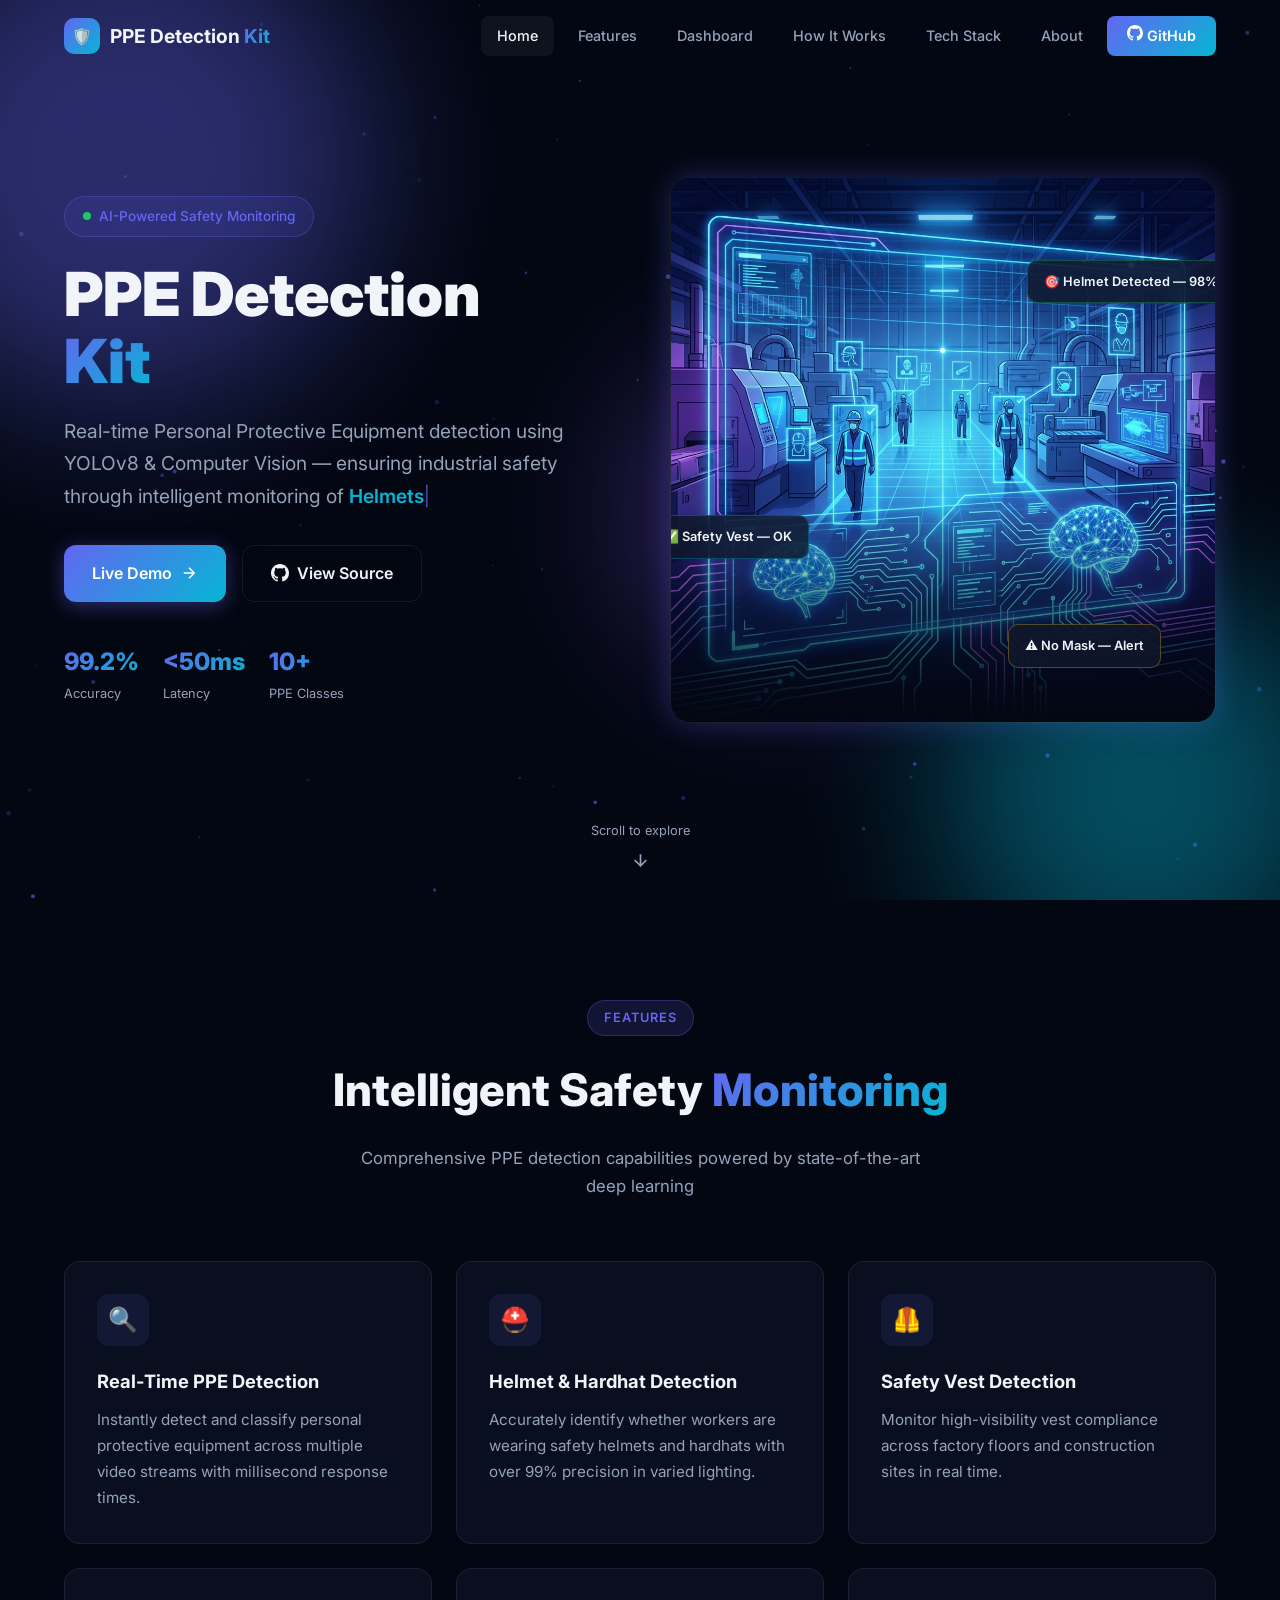
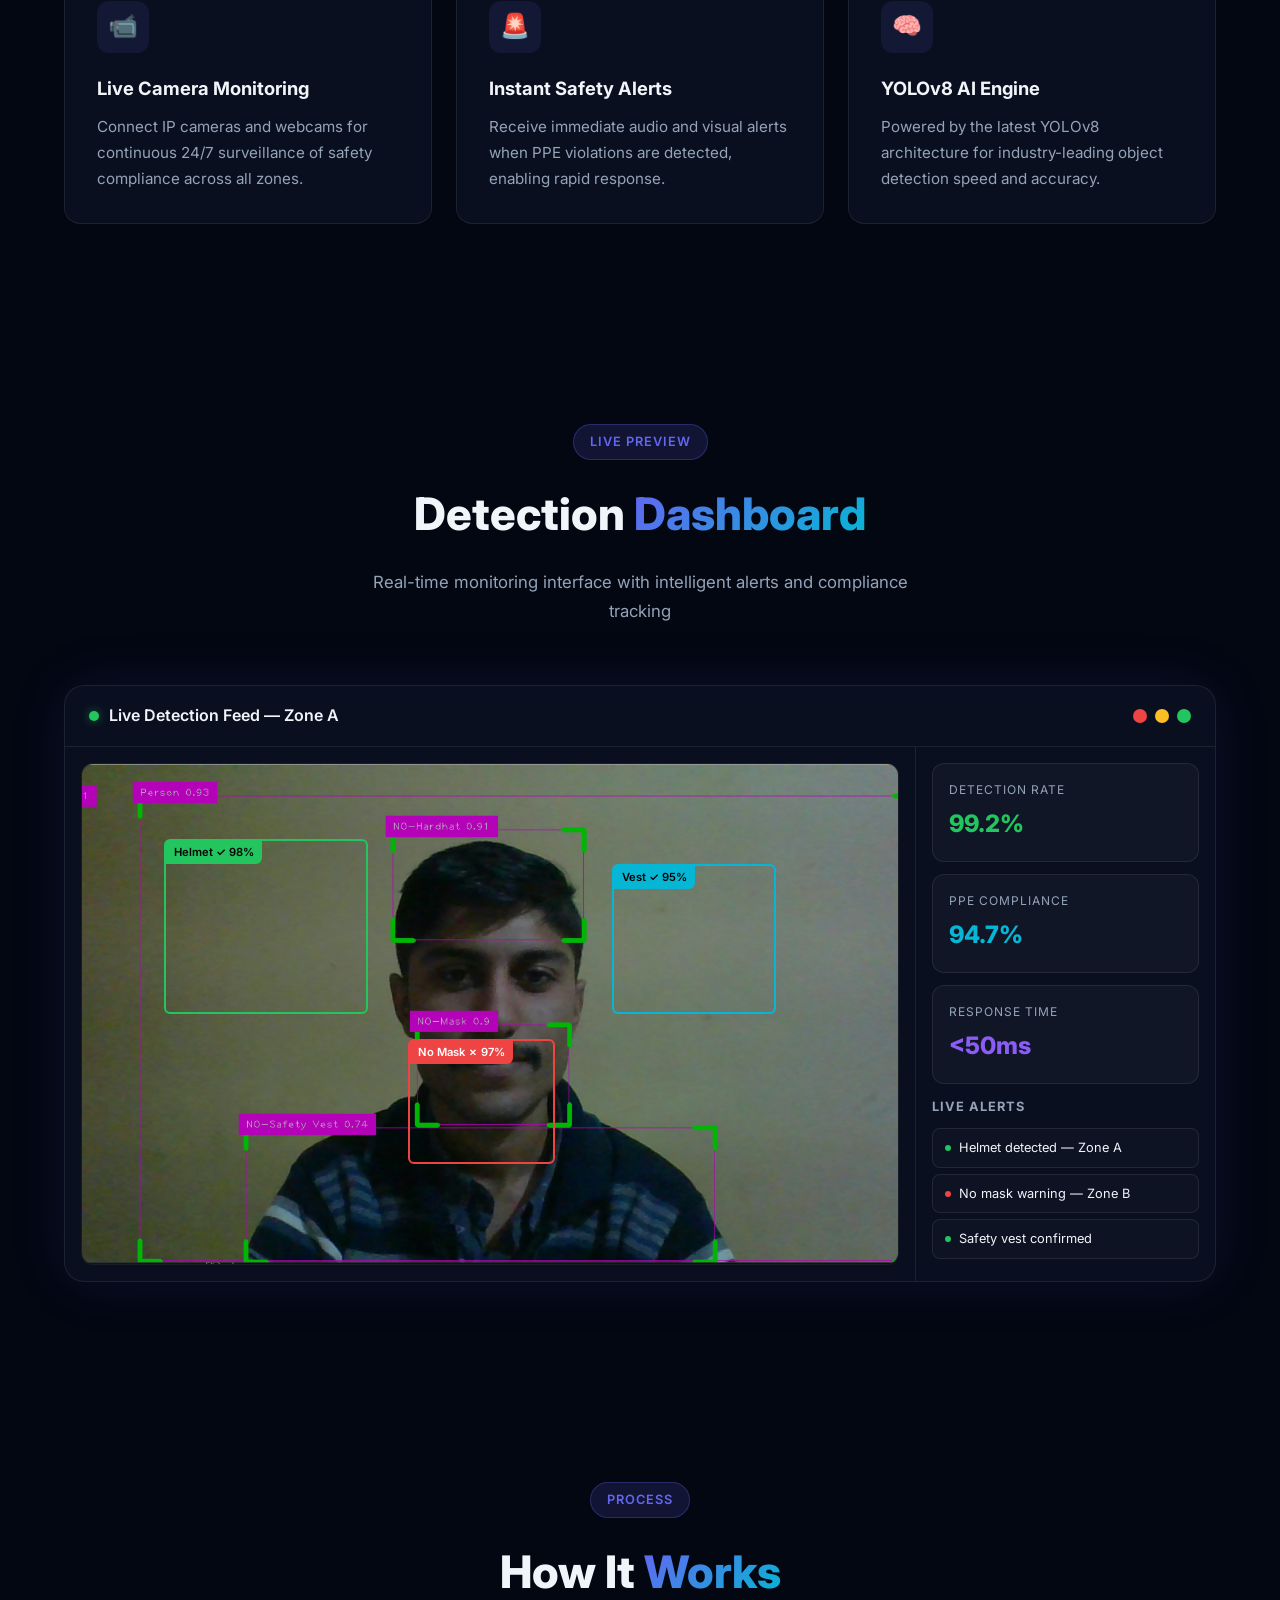
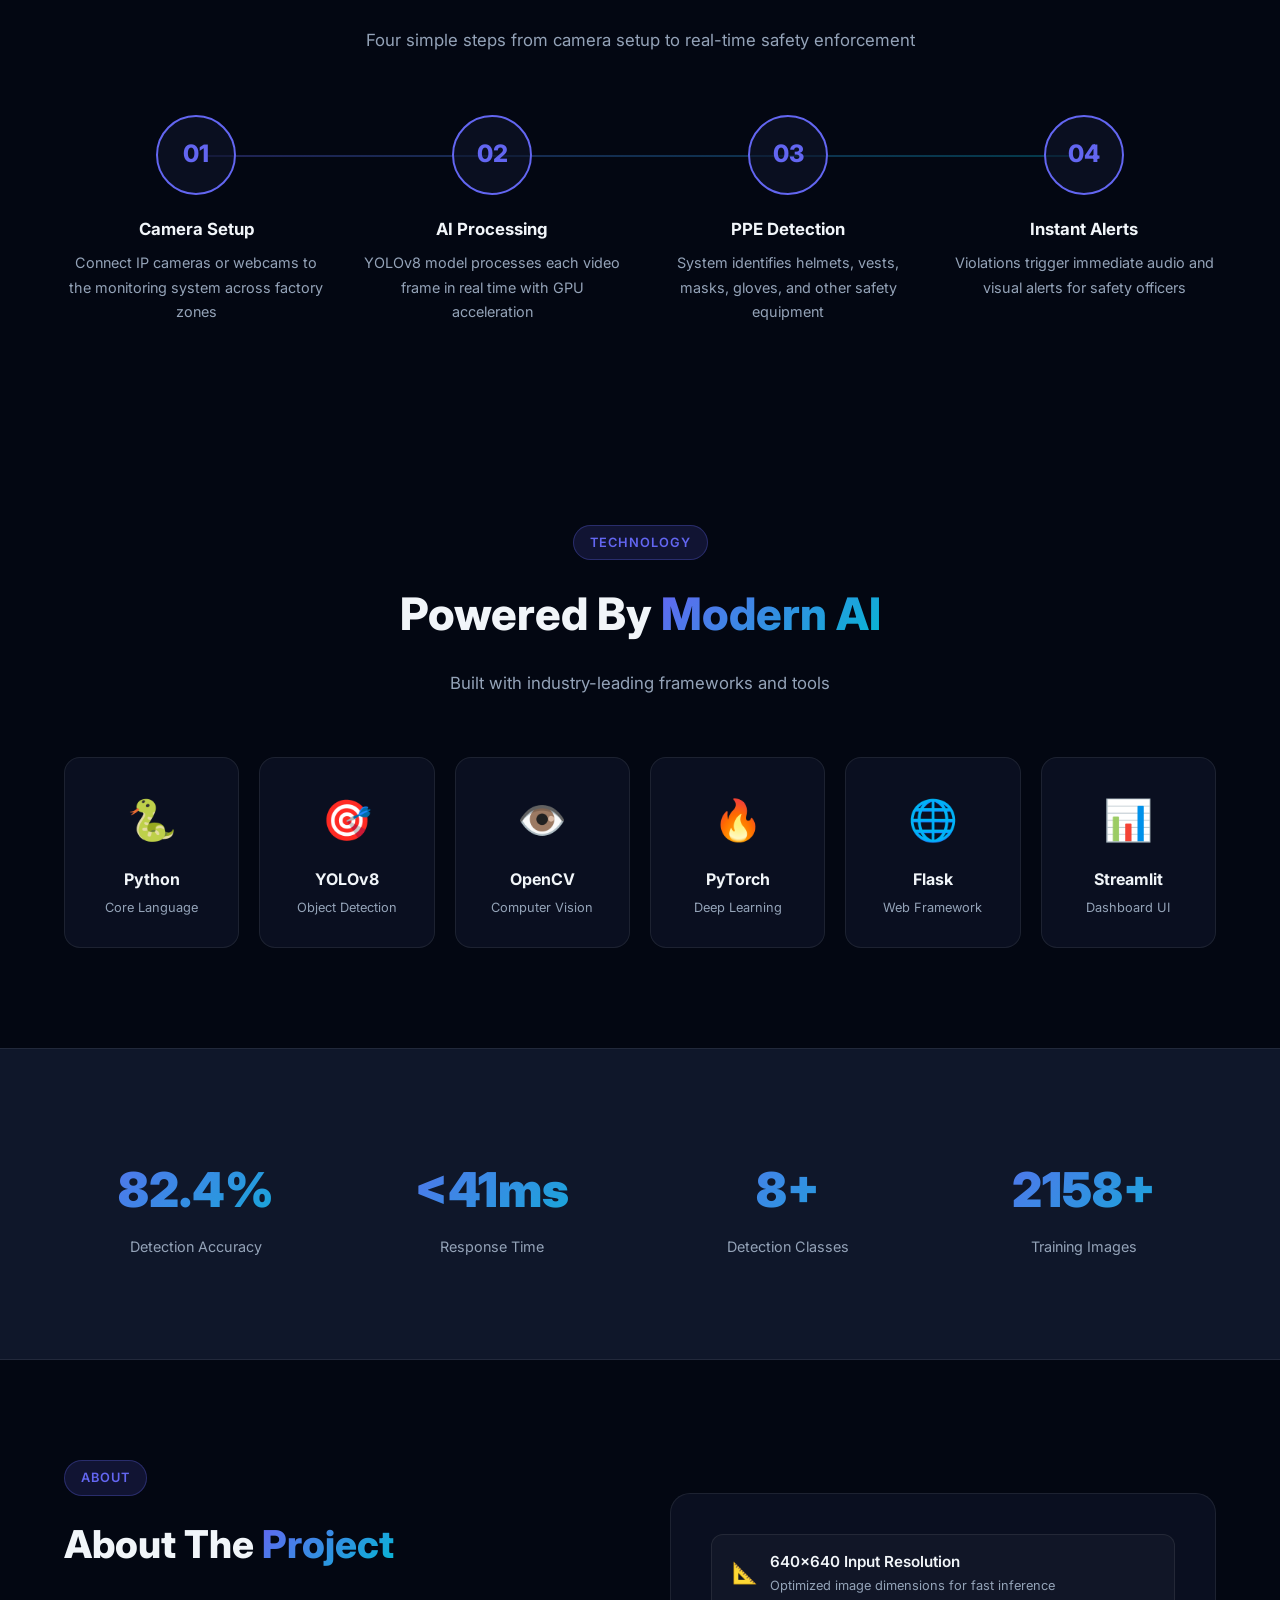
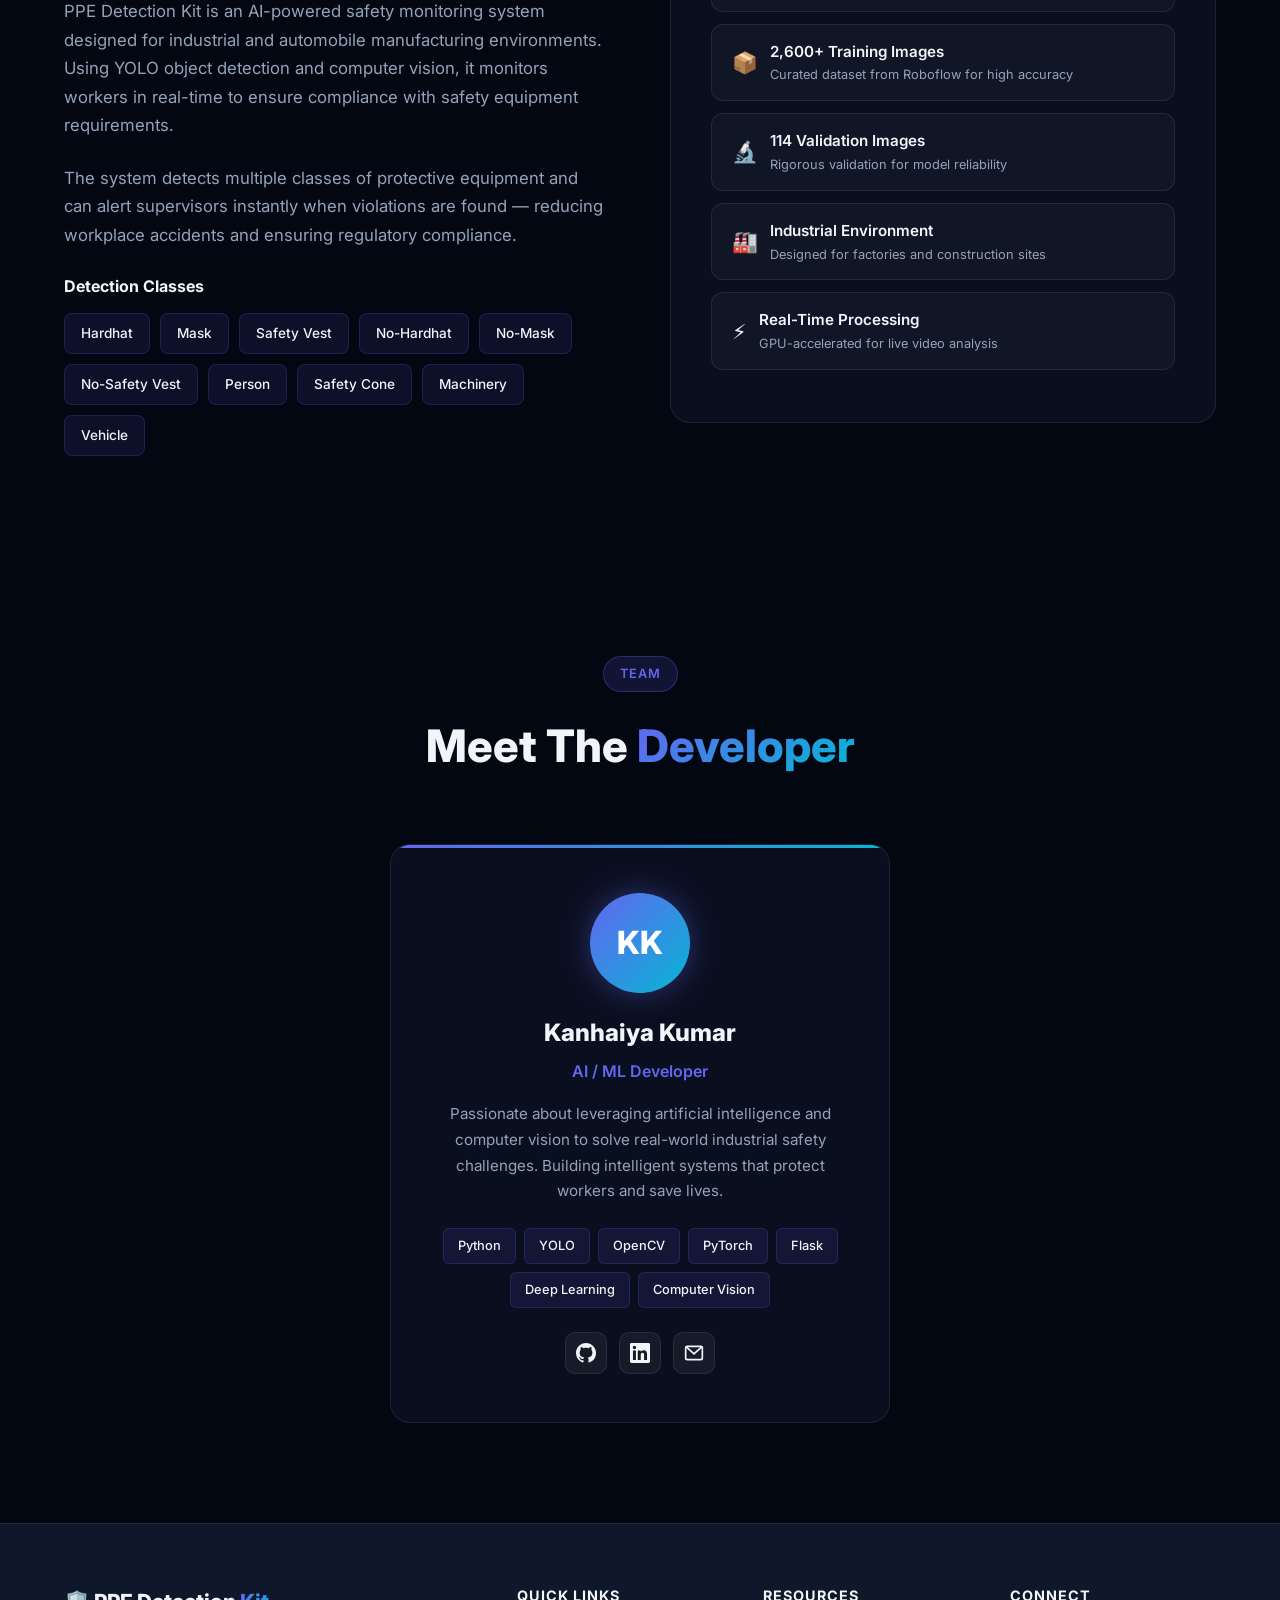
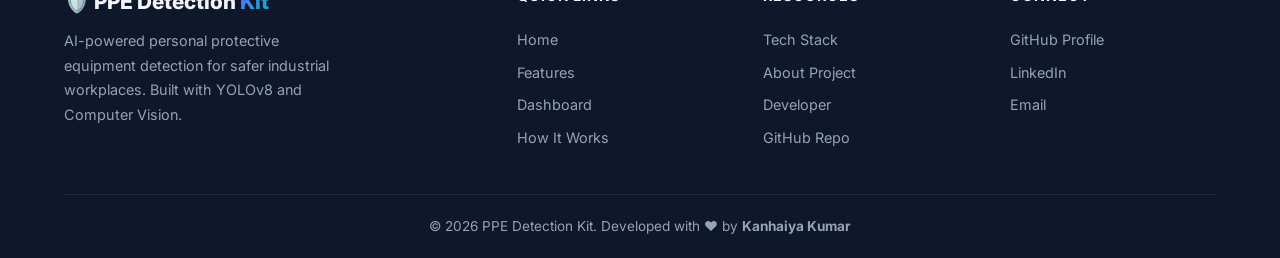
==== website/index.html @ 3715f991 "commit" ====
<!DOCTYPE html>
<html lang="en">
<head>
  <meta charset="UTF-8">
  <meta name="viewport" content="width=device-width, initial-scale=1.0">
  <title>PPE Detection Kit — AI-Powered Industrial Safety Monitoring</title>
  <meta name="description" content="Real-time Personal Protective Equipment detection using YOLOv8 and Computer Vision for industrial and automobile manufacturing safety.">
  <link href="https://fonts.googleapis.com/css2?family=Inter:wght@300;400;500;600;700;800;900&family=JetBrains+Mono:wght@400;500&display=swap" rel="stylesheet">
  <link rel="stylesheet" href="style.css">
</head>
<body>

<!-- Particle Background -->
<canvas id="particles"></canvas>

<!-- ===== Navbar ===== -->
<nav class="navbar" id="navbar">
  <div class="container">
    <a href="#" class="nav-logo">
      <div class="logo-icon">🛡️</div>
      <span>PPE Detection <span class="gradient-text">Kit</span></span>
    </a>
    <div class="nav-links" id="navLinks">
      <a href="#hero">Home</a>
      <a href="#features">Features</a>
      <a href="#dashboard">Dashboard</a>
      <a href="#how-it-works">How It Works</a>
      <a href="#tech-stack">Tech Stack</a>
      <a href="#about">About</a>
      <a href="https://github.com/iamkanhaiyakumar/PPE_detection_Kit" target="_blank" class="nav-cta">
        <svg width="16" height="16" viewBox="0 0 24 24" fill="currentColor"><path d="M12 0C5.37 0 0 5.37 0 12c0 5.31 3.435 9.795 8.205 11.385.6.105.825-.255.825-.57 0-.285-.015-1.23-.015-2.235-3.015.555-3.795-.735-4.035-1.41-.135-.345-.72-1.41-1.23-1.695-.42-.225-1.02-.78-.015-.795.945-.015 1.62.87 1.845 1.23 1.08 1.815 2.805 1.305 3.495.99.105-.78.42-1.305.765-1.605-2.67-.3-5.46-1.335-5.46-5.925 0-1.305.465-2.385 1.23-3.225-.12-.3-.54-1.53.12-3.18 0 0 1.005-.315 3.3 1.23.96-.27 1.98-.405 3-.405s2.04.135 3 .405c2.295-1.56 3.3-1.23 3.3-1.23.66 1.65.24 2.88.12 3.18.765.84 1.23 1.905 1.23 3.225 0 4.605-2.805 5.625-5.475 5.925.435.375.81 1.095.81 2.22 0 1.605-.015 2.895-.015 3.3 0 .315.225.69.825.57A12.02 12.02 0 0024 12c0-6.63-5.37-12-12-12z"/></svg>
        GitHub
      </a>
    </div>
    <button class="mobile-toggle" id="mobileToggle" aria-label="Toggle menu">
      <svg class="hamburger" width="24" height="24" viewBox="0 0 24 24" fill="none" stroke="currentColor" stroke-width="2"><line x1="3" y1="6" x2="21" y2="6"/><line x1="3" y1="12" x2="21" y2="12"/><line x1="3" y1="18" x2="21" y2="18"/></svg>
    </button>
  </div>
</nav>

<!-- ===== Hero Section ===== -->
<section class="hero" id="hero">
  <div class="hero-bg">
    <div class="orb orb-1"></div>
    <div class="orb orb-2"></div>
    <div class="orb orb-3"></div>
  </div>
  <div class="container">
    <div class="hero-text">
      <div class="hero-badge">
        <span class="pulse"></span>
        AI-Powered Safety Monitoring
      </div>
      <h1>PPE Detection<br><span class="gradient-text">Kit</span></h1>
      <p class="hero-subtitle">Real-time Personal Protective Equipment detection using YOLOv8 &amp; Computer Vision — ensuring industrial safety through intelligent monitoring of <span class="typing-text"></span><span class="cursor">|</span></p>
      <div class="hero-cta">
        <a href="#dashboard" class="btn btn-primary">
          Live Demo
          <svg width="18" height="18" viewBox="0 0 24 24" fill="none" stroke="currentColor" stroke-width="2"><path d="M5 12h14M12 5l7 7-7 7"/></svg>
        </a>
        <a href="https://github.com/iamkanhaiyakumar/PPE_detection_Kit" target="_blank" class="btn btn-outline">
          <svg width="18" height="18" viewBox="0 0 24 24" fill="currentColor"><path d="M12 0C5.37 0 0 5.37 0 12c0 5.31 3.435 9.795 8.205 11.385.6.105.825-.255.825-.57 0-.285-.015-1.23-.015-2.235-3.015.555-3.795-.735-4.035-1.41-.135-.345-.72-1.41-1.23-1.695-.42-.225-1.02-.78-.015-.795.945-.015 1.62.87 1.845 1.23 1.08 1.815 2.805 1.305 3.495.99.105-.78.42-1.305.765-1.605-2.67-.3-5.46-1.335-5.46-5.925 0-1.305.465-2.385 1.23-3.225-.12-.3-.54-1.53.12-3.18 0 0 1.005-.315 3.3 1.23.96-.27 1.98-.405 3-.405s2.04.135 3 .405c2.295-1.56 3.3-1.23 3.3-1.23.66 1.65.24 2.88.12 3.18.765.84 1.23 1.905 1.23 3.225 0 4.605-2.805 5.625-5.475 5.925.435.375.81 1.095.81 2.22 0 1.605-.015 2.895-.015 3.3 0 .315.225.69.825.57A12.02 12.02 0 0024 12c0-6.63-5.37-12-12-12z"/></svg>
          View Source
        </a>
      </div>
      <div class="hero-stats">
        <div class="hero-stat"><span class="stat-val">99.2%</span><span class="stat-lbl">Accuracy</span></div>
        <div class="hero-stat"><span class="stat-val">&lt;50ms</span><span class="stat-lbl">Latency</span></div>
        <div class="hero-stat"><span class="stat-val">10+</span><span class="stat-lbl">PPE Classes</span></div>
      </div>
    </div>
    <div class="hero-visual">
      <div class="hero-img-wrap">
        <img src="images/hero-illustration.png" alt="AI-Powered PPE Detection System Visualization">
        <div class="floating-card fc1">🎯 Helmet Detected — 98%</div>
        <div class="floating-card fc2">✅ Safety Vest — OK</div>
        <div class="floating-card fc3">⚠️ No Mask — Alert</div>
      </div>
    </div>
  </div>
  <div class="scroll-indicator">
    <span>Scroll to explore</span>
    <svg width="20" height="20" viewBox="0 0 24 24" fill="none" stroke="currentColor" stroke-width="2"><path d="M12 5v14M5 12l7 7 7-7"/></svg>
  </div>
</section>

<!-- ===== Features ===== -->
<section id="features">
  <div class="container">
    <div class="section-header reveal">
      <span class="section-badge">Features</span>
      <h2>Intelligent Safety <span class="gradient-text">Monitoring</span></h2>
      <p>Comprehensive PPE detection capabilities powered by state-of-the-art deep learning</p>
    </div>
    <div class="features-grid">
      <div class="feature-card reveal reveal-delay-1">
        <div class="feature-icon">🔍</div>
        <h3>Real-Time PPE Detection</h3>
        <p>Instantly detect and classify personal protective equipment across multiple video streams with millisecond response times.</p>
      </div>
      <div class="feature-card reveal reveal-delay-2">
        <div class="feature-icon">⛑️</div>
        <h3>Helmet &amp; Hardhat Detection</h3>
        <p>Accurately identify whether workers are wearing safety helmets and hardhats with over 99% precision in varied lighting.</p>
      </div>
      <div class="feature-card reveal reveal-delay-3">
        <div class="feature-icon">🦺</div>
        <h3>Safety Vest Detection</h3>
        <p>Monitor high-visibility vest compliance across factory floors and construction sites in real time.</p>
      </div>
      <div class="feature-card reveal reveal-delay-4">
        <div class="feature-icon">📹</div>
        <h3>Live Camera Monitoring</h3>
        <p>Connect IP cameras and webcams for continuous 24/7 surveillance of safety compliance across all zones.</p>
      </div>
      <div class="feature-card reveal reveal-delay-5">
        <div class="feature-icon">🚨</div>
        <h3>Instant Safety Alerts</h3>
        <p>Receive immediate audio and visual alerts when PPE violations are detected, enabling rapid response.</p>
      </div>
      <div class="feature-card reveal reveal-delay-6">
        <div class="feature-icon">🧠</div>
        <h3>YOLOv8 AI Engine</h3>
        <p>Powered by the latest YOLOv8 architecture for industry-leading object detection speed and accuracy.</p>
      </div>
    </div>
  </div>
</section>

<!-- ===== Dashboard Preview ===== -->
<section id="dashboard">
  <div class="container">
    <div class="section-header reveal">
      <span class="section-badge">Live Preview</span>
      <h2>Detection <span class="gradient-text">Dashboard</span></h2>
      <p>Real-time monitoring interface with intelligent alerts and compliance tracking</p>
    </div>
    <div class="dashboard-wrap reveal">
      <div class="dash-toolbar">
        <div class="dash-title">
          <span class="status-dot"></span>
          Live Detection Feed — Zone A
        </div>
        <div class="dash-controls">
          <span class="dash-ctrl-btn" style="background:#ef4444;"></span>
          <span class="dash-ctrl-btn" style="background:#fbbf24;"></span>
          <span class="dash-ctrl-btn" style="background:#22c55e;"></span>
        </div>
      </div>
      <div class="dash-body">
        <div class="cam-feed">
          <img src="images/dashboard-feed.png" alt="PPE Detection Camera Feed">
          <div class="det-box green"><span>Helmet ✓ 98%</span></div>
          <div class="det-box cyan"><span>Vest ✓ 95%</span></div>
          <div class="det-box red"><span>No Mask ✗ 97%</span></div>
        </div>
        <div class="dash-sidebar">
          <div class="dash-stat">
            <div class="ds-label">Detection Rate</div>
            <div class="ds-value green">99.2%</div>
          </div>
          <div class="dash-stat">
            <div class="ds-label">PPE Compliance</div>
            <div class="ds-value cyan">94.7%</div>
          </div>
          <div class="dash-stat">
            <div class="ds-label">Response Time</div>
            <div class="ds-value purple">&lt;50ms</div>
          </div>
          <div class="alert-log">
            <h4>Live Alerts</h4>
            <div class="alert-log-items">
              <div class="alert-item"><span class="alert-dot g"></span><span>Helmet detected — Zone A</span></div>
              <div class="alert-item"><span class="alert-dot r"></span><span>No mask warning — Zone B</span></div>
              <div class="alert-item"><span class="alert-dot g"></span><span>Safety vest confirmed</span></div>
            </div>
          </div>
        </div>
      </div>
    </div>
  </div>
</section>

<!-- ===== How It Works ===== -->
<section id="how-it-works">
  <div class="container">
    <div class="section-header reveal">
      <span class="section-badge">Process</span>
      <h2>How It <span class="gradient-text">Works</span></h2>
      <p>Four simple steps from camera setup to real-time safety enforcement</p>
    </div>
    <div class="steps">
      <div class="step-card reveal reveal-delay-1">
        <div class="step-num">01</div>
        <h3>Camera Setup</h3>
        <p>Connect IP cameras or webcams to the monitoring system across factory zones</p>
      </div>
      <div class="step-card reveal reveal-delay-2">
        <div class="step-num">02</div>
        <h3>AI Processing</h3>
        <p>YOLOv8 model processes each video frame in real time with GPU acceleration</p>
      </div>
      <div class="step-card reveal reveal-delay-3">
        <div class="step-num">03</div>
        <h3>PPE Detection</h3>
        <p>System identifies helmets, vests, masks, gloves, and other safety equipment</p>
      </div>
      <div class="step-card reveal reveal-delay-4">
        <div class="step-num">04</div>
        <h3>Instant Alerts</h3>
        <p>Violations trigger immediate audio and visual alerts for safety officers</p>
      </div>
    </div>
  </div>
</section>

<!-- ===== Tech Stack ===== -->
<section id="tech-stack">
  <div class="container">
    <div class="section-header reveal">
      <span class="section-badge">Technology</span>
      <h2>Powered By <span class="gradient-text">Modern AI</span></h2>
      <p>Built with industry-leading frameworks and tools</p>
    </div>
    <div class="tech-grid">
      <div class="tech-card reveal reveal-delay-1">
        <div class="tech-icon">🐍</div>
        <h4>Python</h4>
        <p>Core Language</p>
      </div>
      <div class="tech-card reveal reveal-delay-2">
        <div class="tech-icon">🎯</div>
        <h4>YOLOv8</h4>
        <p>Object Detection</p>
      </div>
      <div class="tech-card reveal reveal-delay-3">
        <div class="tech-icon">👁️</div>
        <h4>OpenCV</h4>
        <p>Computer Vision</p>
      </div>
      <div class="tech-card reveal reveal-delay-4">
        <div class="tech-icon">🔥</div>
        <h4>PyTorch</h4>
        <p>Deep Learning</p>
      </div>
      <div class="tech-card reveal reveal-delay-5">
        <div class="tech-icon">🌐</div>
        <h4>Flask</h4>
        <p>Web Framework</p>
      </div>
      <div class="tech-card reveal reveal-delay-6">
        <div class="tech-icon">📊</div>
        <h4>Streamlit</h4>
        <p>Dashboard UI</p>
      </div>
    </div>
  </div>
</section>

<!-- ===== Statistics ===== -->
<section class="stats-section" id="stats">
  <div class="container">
    <div class="stats-grid">
      <div class="stat-item reveal">
        <div class="stat-number" data-target="99.2" data-suffix="%">0</div>
        <div class="stat-label">Detection Accuracy</div>
      </div>
      <div class="stat-item reveal reveal-delay-1">
        <div class="stat-number" data-target="50" data-prefix="<" data-suffix="ms">0</div>
        <div class="stat-label">Response Time</div>
      </div>
      <div class="stat-item reveal reveal-delay-2">
        <div class="stat-number" data-target="10" data-suffix="+">0</div>
        <div class="stat-label">Detection Classes</div>
      </div>
      <div class="stat-item reveal reveal-delay-3">
        <div class="stat-number" data-target="2600" data-suffix="+">0</div>
        <div class="stat-label">Training Images</div>
      </div>
    </div>
  </div>
</section>

<!-- ===== About ===== -->
<section id="about">
  <div class="container">
    <div class="about-grid">
      <div class="about-content reveal">
        <span class="section-badge">About</span>
        <h2>About The <span class="gradient-text">Project</span></h2>
        <p>PPE Detection Kit is an AI-powered safety monitoring system designed for industrial and automobile manufacturing environments. Using YOLO object detection and computer vision, it monitors workers in real-time to ensure compliance with safety equipment requirements.</p>
        <p>The system detects multiple classes of protective equipment and can alert supervisors instantly when violations are found — reducing workplace accidents and ensuring regulatory compliance.</p>
        <h4 style="margin:20px 0 12px;font-weight:700;">Detection Classes</h4>
        <div class="detection-classes">
          <span class="det-class">Hardhat</span>
          <span class="det-class">Mask</span>
          <span class="det-class">Safety Vest</span>
          <span class="det-class">No-Hardhat</span>
          <span class="det-class">No-Mask</span>
          <span class="det-class">No-Safety Vest</span>
          <span class="det-class">Person</span>
          <span class="det-class">Safety Cone</span>
          <span class="det-class">Machinery</span>
          <span class="det-class">Vehicle</span>
        </div>
      </div>
      <div class="about-visual reveal reveal-delay-2">
        <div class="av-item">
          <span class="av-icon">📐</span>
          <div class="av-text"><h4>640×640 Input Resolution</h4><p>Optimized image dimensions for fast inference</p></div>
        </div>
        <div class="av-item">
          <span class="av-icon">📦</span>
          <div class="av-text"><h4>2,600+ Training Images</h4><p>Curated dataset from Roboflow for high accuracy</p></div>
        </div>
        <div class="av-item">
          <span class="av-icon">🔬</span>
          <div class="av-text"><h4>114 Validation Images</h4><p>Rigorous validation for model reliability</p></div>
        </div>
        <div class="av-item">
          <span class="av-icon">🏭</span>
          <div class="av-text"><h4>Industrial Environment</h4><p>Designed for factories and construction sites</p></div>
        </div>
        <div class="av-item">
          <span class="av-icon">⚡</span>
          <div class="av-text"><h4>Real-Time Processing</h4><p>GPU-accelerated for live video analysis</p></div>
        </div>
      </div>
    </div>
  </div>
</section>

<!-- ===== Developer ===== -->
<section id="developer">
  <div class="container">
    <div class="section-header reveal">
      <span class="section-badge">Team</span>
      <h2>Meet The <span class="gradient-text">Developer</span></h2>
    </div>
    <div class="dev-card reveal">
      <div class="dev-avatar">KK</div>
      <h3>Kanhaiya Kumar</h3>
      <p class="dev-role">AI / ML Developer</p>
      <p class="dev-bio">Passionate about leveraging artificial intelligence and computer vision to solve real-world industrial safety challenges. Building intelligent systems that protect workers and save lives.</p>
      <div class="dev-skills">
        <span class="skill-tag">Python</span>
        <span class="skill-tag">YOLO</span>
        <span class="skill-tag">OpenCV</span>
        <span class="skill-tag">PyTorch</span>
        <span class="skill-tag">Flask</span>
        <span class="skill-tag">Deep Learning</span>
        <span class="skill-tag">Computer Vision</span>
      </div>
      <div class="dev-social">
        <a href="https://github.com/iamkanhaiyakumar" target="_blank" aria-label="GitHub">
          <svg viewBox="0 0 24 24" fill="currentColor"><path d="M12 0C5.37 0 0 5.37 0 12c0 5.31 3.435 9.795 8.205 11.385.6.105.825-.255.825-.57 0-.285-.015-1.23-.015-2.235-3.015.555-3.795-.735-4.035-1.41-.135-.345-.72-1.41-1.23-1.695-.42-.225-1.02-.78-.015-.795.945-.015 1.62.87 1.845 1.23 1.08 1.815 2.805 1.305 3.495.99.105-.78.42-1.305.765-1.605-2.67-.3-5.46-1.335-5.46-5.925 0-1.305.465-2.385 1.23-3.225-.12-.3-.54-1.53.12-3.18 0 0 1.005-.315 3.3 1.23.96-.27 1.98-.405 3-.405s2.04.135 3 .405c2.295-1.56 3.3-1.23 3.3-1.23.66 1.65.24 2.88.12 3.18.765.84 1.23 1.905 1.23 3.225 0 4.605-2.805 5.625-5.475 5.925.435.375.81 1.095.81 2.22 0 1.605-.015 2.895-.015 3.3 0 .315.225.69.825.57A12.02 12.02 0 0024 12c0-6.63-5.37-12-12-12z"/></svg>
        </a>
        <a href="https://linkedin.com/in/iamkanhaiyakumar" target="_blank" aria-label="LinkedIn">
          <svg viewBox="0 0 24 24" fill="currentColor"><path d="M20.447 20.452h-3.554v-5.569c0-1.328-.027-3.037-1.852-3.037-1.853 0-2.136 1.445-2.136 2.939v5.667H9.351V9h3.414v1.561h.046c.477-.9 1.637-1.85 3.37-1.85 3.601 0 4.267 2.37 4.267 5.455v6.286zM5.337 7.433a2.062 2.062 0 01-2.063-2.065 2.064 2.064 0 112.063 2.065zm1.782 13.019H3.555V9h3.564v11.452zM22.225 0H1.771C.792 0 0 .774 0 1.729v20.542C0 23.227.792 24 1.771 24h20.451C23.2 24 24 23.227 24 22.271V1.729C24 .774 23.2 0 22.222 0h.003z"/></svg>
        </a>
        <a href="mailto:kanhaiyakumar@example.com" aria-label="Email">
          <svg viewBox="0 0 24 24" fill="none" stroke="currentColor" stroke-width="2"><rect x="2" y="4" width="20" height="16" rx="2"/><path d="M22 4L12 13 2 4"/></svg>
        </a>
      </div>
    </div>
  </div>
</section>

<!-- ===== Footer ===== -->
<footer id="contact">
  <div class="container">
    <div class="footer-grid">
      <div class="footer-brand">
        <h3>🛡️ PPE Detection <span class="gradient-text">Kit</span></h3>
        <p>AI-powered personal protective equipment detection for safer industrial workplaces. Built with YOLOv8 and Computer Vision.</p>
      </div>
      <div class="footer-col">
        <h4>Quick Links</h4>
        <a href="#hero">Home</a>
        <a href="#features">Features</a>
        <a href="#dashboard">Dashboard</a>
        <a href="#how-it-works">How It Works</a>
      </div>
      <div class="footer-col">
        <h4>Resources</h4>
        <a href="#tech-stack">Tech Stack</a>
        <a href="#about">About Project</a>
        <a href="#developer">Developer</a>
        <a href="https://github.com/iamkanhaiyakumar/PPE_detection_Kit" target="_blank">GitHub Repo</a>
      </div>
      <div class="footer-col">
        <h4>Connect</h4>
        <a href="https://github.com/iamkanhaiyakumar" target="_blank">GitHub Profile</a>
        <a href="https://linkedin.com/in/iamkanhaiyakumar" target="_blank">LinkedIn</a>
        <a href="mailto:kanhaiyakumar@example.com">Email</a>
      </div>
    </div>
    <div class="footer-bottom">
      <p>&copy; <span id="year"></span> PPE Detection Kit. Developed with ❤️ by <strong>Kanhaiya Kumar</strong></p>
    </div>
  </div>
</footer>

<!-- Back to Top -->
<button class="back-top" aria-label="Back to top">↑</button>

<script src="script.js"></script>
<script>document.getElementById('year').textContent = new Date().getFullYear();</script>
</body>
</html>
---- website/style.css ----
/* ===== Cursor Blink ===== */
.cursor { animation:blink 1s step-end infinite;font-weight:300;color:var(--accent,#6366f1); }
@keyframes blink { 0%,100%{opacity:1;}50%{opacity:0;} }
.typing-text { color:#06b6d4;font-weight:600; }

/* ===== CSS Variables ===== */
:root {
  --bg-primary: #030712;
  --bg-secondary: #0f172a;
  --bg-card: rgba(15, 23, 42, 0.6);
  --accent: #6366f1;
  --accent2: #8b5cf6;
  --cyan: #06b6d4;
  --blue: #3b82f6;
  --text: #f1f5f9;
  --text-muted: #94a3b8;
  --glass: rgba(255,255,255,0.05);
  --glass-border: rgba(255,255,255,0.08);
  --gradient: linear-gradient(135deg, #6366f1, #06b6d4);
  --glow: 0 0 30px rgba(99,102,241,0.3);
}

/* ===== Reset ===== */
*,*::before,*::after { margin:0;padding:0;box-sizing:border-box; }
html { scroll-behavior:smooth; scroll-padding-top:80px; }
body {
  font-family:'Inter',system-ui,sans-serif;
  background:var(--bg-primary);
  color:var(--text);
  line-height:1.7;
  overflow-x:hidden;
}
a { text-decoration:none;color:inherit; }
ul { list-style:none; }
img { max-width:100%;display:block; }

/* ===== Scrollbar ===== */
::-webkit-scrollbar { width:8px; }
::-webkit-scrollbar-track { background:var(--bg-primary); }
::-webkit-scrollbar-thumb { background:var(--accent);border-radius:4px; }

/* ===== Utilities ===== */
.container { max-width:1200px;margin:0 auto;padding:0 24px; }
.gradient-text { background:var(--gradient);-webkit-background-clip:text;-webkit-text-fill-color:transparent;background-clip:text; }
.section-badge {
  display:inline-block;padding:6px 16px;border-radius:50px;font-size:.8rem;font-weight:600;
  background:rgba(99,102,241,0.15);color:var(--accent);border:1px solid rgba(99,102,241,0.3);
  margin-bottom:16px;letter-spacing:1px;text-transform:uppercase;
}
.section-header { text-align:center;margin-bottom:60px; }
.section-header h2 { font-size:clamp(1.8rem,4vw,2.8rem);font-weight:800;margin-bottom:16px; }
.section-header p { color:var(--text-muted);max-width:600px;margin:0 auto;font-size:1.05rem; }
section { padding:100px 0;position:relative; }

/* ===== Particle Canvas ===== */
#particles { position:fixed;top:0;left:0;width:100%;height:100%;z-index:0;pointer-events:none; }

/* ===== Navbar ===== */
.navbar {
  position:fixed;top:0;left:0;right:0;z-index:1000;padding:16px 0;
  transition:all .3s ease;
}
.navbar.scrolled {
  background:rgba(3,7,18,0.85);backdrop-filter:blur(20px);
  border-bottom:1px solid var(--glass-border);padding:10px 0;
}
.navbar .container { display:flex;align-items:center;justify-content:space-between; }
.nav-logo { display:flex;align-items:center;gap:10px;font-size:1.2rem;font-weight:700;z-index:1001; }
.nav-logo .logo-icon {
  width:36px;height:36px;border-radius:10px;background:var(--gradient);
  display:flex;align-items:center;justify-content:center;font-size:1rem;
}
.nav-links { display:flex;gap:8px;align-items:center; }
.nav-links a {
  padding:8px 16px;border-radius:8px;font-size:.9rem;font-weight:500;
  color:var(--text-muted);transition:all .3s;
}
.nav-links a:hover,.nav-links a.active { color:var(--text);background:var(--glass); }
.nav-cta {
  padding:8px 20px!important;background:var(--gradient)!important;color:#fff!important;
  border-radius:8px!important;font-weight:600!important;
}
.mobile-toggle { display:none;background:none;border:none;color:var(--text);cursor:pointer;z-index:1001;padding:8px; }

/* ===== Hero ===== */
.hero {
  min-height:100vh;display:flex;align-items:center;position:relative;
  padding-top:100px;overflow:hidden;
}
.hero-bg .orb {
  position:absolute;border-radius:50%;filter:blur(80px);opacity:.4;
  animation:orbFloat 8s ease-in-out infinite;
}
.hero-bg .orb-1 { width:500px;height:500px;background:#6366f1;top:-10%;left:-10%;animation-delay:0s; }
.hero-bg .orb-2 { width:400px;height:400px;background:#06b6d4;bottom:-10%;right:-5%;animation-delay:3s; }
.hero-bg .orb-3 { width:300px;height:300px;background:#8b5cf6;top:40%;left:50%;animation-delay:5s; }
@keyframes orbFloat {
  0%,100% { transform:translate(0,0) scale(1); }
  50% { transform:translate(30px,-30px) scale(1.1); }
}
.hero .container { display:grid;grid-template-columns:1fr 1fr;gap:60px;align-items:center;position:relative;z-index:1; }
.hero-badge {
  display:inline-flex;align-items:center;gap:8px;padding:8px 18px;border-radius:50px;
  background:rgba(99,102,241,0.1);border:1px solid rgba(99,102,241,0.3);
  font-size:.85rem;font-weight:500;color:var(--accent);margin-bottom:24px;
}
.hero-badge .pulse { width:8px;height:8px;border-radius:50%;background:#22c55e;animation:pulse 2s infinite; }
@keyframes pulse { 0%,100%{opacity:1;transform:scale(1);}50%{opacity:.5;transform:scale(1.5);} }
.hero h1 { font-size:clamp(2.2rem,5vw,3.8rem);font-weight:900;line-height:1.1;margin-bottom:20px; }
.hero-subtitle { color:var(--text-muted);font-size:clamp(1rem,2vw,1.2rem);margin-bottom:32px;max-width:540px; }
.hero-cta { display:flex;gap:16px;margin-bottom:40px;flex-wrap:wrap; }
.btn {
  display:inline-flex;align-items:center;gap:8px;padding:14px 28px;border-radius:12px;
  font-size:1rem;font-weight:600;transition:all .3s;cursor:pointer;border:none;
}
.btn-primary {
  background:var(--gradient);color:#fff;
  box-shadow:0 4px 20px rgba(99,102,241,0.4);
}
.btn-primary:hover { transform:translateY(-2px);box-shadow:0 8px 30px rgba(99,102,241,0.5); }
.btn-outline {
  background:transparent;color:var(--text);border:1px solid var(--glass-border);
  backdrop-filter:blur(10px);
}
.btn-outline:hover { background:var(--glass);border-color:var(--accent); }
.hero-stats { display:flex;gap:24px;flex-wrap:wrap; }
.hero-stat {
  display:flex;flex-direction:column;
}
.hero-stat .stat-val { font-size:1.5rem;font-weight:800;background:var(--gradient);-webkit-background-clip:text;-webkit-text-fill-color:transparent; }
.hero-stat .stat-lbl { font-size:.8rem;color:var(--text-muted); }
.hero-visual { position:relative; }
.hero-img-wrap {
  position:relative;border-radius:20px;overflow:hidden;
  border:1px solid var(--glass-border);box-shadow:var(--glow);
}
.hero-img-wrap img { width:100%;display:block; }
.hero-img-wrap::after {
  content:'';position:absolute;inset:0;
  background:linear-gradient(180deg,transparent 60%,var(--bg-primary));pointer-events:none;
}
.floating-card {
  position:absolute;padding:10px 16px;border-radius:10px;font-size:.8rem;font-weight:600;
  background:rgba(15,23,42,0.8);backdrop-filter:blur(16px);
  border:1px solid var(--glass-border);animation:float 4s ease-in-out infinite;
  white-space:nowrap;z-index:2;
}
.floating-card.fc1 { top:15%;right:-20px;animation-delay:0s;border-color:rgba(34,197,94,0.3); }
.floating-card.fc2 { bottom:30%;left:-25px;animation-delay:1.5s;border-color:rgba(6,182,212,0.3); }
.floating-card.fc3 { bottom:10%;right:10%;animation-delay:3s;border-color:rgba(251,191,36,0.3); }
@keyframes float { 0%,100%{transform:translateY(0);}50%{transform:translateY(-12px);} }
.scroll-indicator {
  position:absolute;bottom:30px;left:50%;transform:translateX(-50%);
  display:flex;flex-direction:column;align-items:center;gap:8px;
  color:var(--text-muted);font-size:.8rem;animation:bounce 2s infinite;
}
@keyframes bounce { 0%,100%{transform:translateX(-50%) translateY(0);}50%{transform:translateX(-50%) translateY(8px);} }

/* ===== Features ===== */
.features-grid { display:grid;grid-template-columns:repeat(auto-fit,minmax(320px,1fr));gap:24px; }
.feature-card {
  padding:32px;border-radius:16px;
  background:var(--bg-card);backdrop-filter:blur(10px);
  border:1px solid var(--glass-border);
  transition:all .4s ease;position:relative;overflow:hidden;
}
.feature-card::before {
  content:'';position:absolute;top:0;left:0;right:0;height:2px;
  background:var(--gradient);transform:scaleX(0);transition:transform .4s;transform-origin:left;
}
.feature-card:hover { transform:translateY(-6px);border-color:rgba(99,102,241,0.3);box-shadow:var(--glow); }
.feature-card:hover::before { transform:scaleX(1); }
.feature-icon {
  width:52px;height:52px;border-radius:12px;display:flex;align-items:center;justify-content:center;
  background:rgba(99,102,241,0.1);margin-bottom:20px;font-size:1.5rem;
}
.feature-card h3 { font-size:1.15rem;font-weight:700;margin-bottom:10px; }
.feature-card p { color:var(--text-muted);font-size:.95rem; }

/* ===== Dashboard ===== */
.dashboard-wrap {
  border-radius:20px;border:1px solid var(--glass-border);
  background:var(--bg-card);backdrop-filter:blur(10px);overflow:hidden;
  box-shadow:0 0 60px rgba(99,102,241,0.1);
}
.dash-toolbar {
  display:flex;align-items:center;justify-content:space-between;
  padding:16px 24px;border-bottom:1px solid var(--glass-border);
}
.dash-title { display:flex;align-items:center;gap:10px;font-weight:600; }
.status-dot { width:10px;height:10px;border-radius:50%;background:#22c55e;box-shadow:0 0 10px rgba(34,197,94,0.5);animation:pulse 2s infinite; }
.dash-controls { display:flex;gap:8px; }
.dash-ctrl-btn { width:14px;height:14px;border-radius:50%; }
.dash-body { display:grid;grid-template-columns:1fr 300px;min-height:400px; }
.cam-feed {
  position:relative;background:rgba(0,0,0,0.4);margin:16px;border-radius:12px;
  overflow:hidden;display:flex;align-items:center;justify-content:center;
  border:1px solid var(--glass-border);
}
.cam-feed img { width:100%;height:100%;object-fit:cover;opacity:0.7; }
.det-box {
  position:absolute;border:2px solid;border-radius:6px;
  display:flex;align-items:flex-start;justify-content:flex-start;
}
.det-box span {
  font-size:.7rem;font-weight:600;padding:2px 8px;border-radius:0 0 6px 0;
}
.det-box.green { border-color:#22c55e;top:15%;left:10%;width:25%;height:35%; }
.det-box.green span { background:#22c55e;color:#000; }
.det-box.cyan { border-color:#06b6d4;top:20%;right:15%;width:20%;height:30%; }
.det-box.cyan span { background:#06b6d4;color:#000; }
.det-box.red { border-color:#ef4444;bottom:20%;left:40%;width:18%;height:25%; }
.det-box.red span { background:#ef4444;color:#fff; }
.dash-sidebar { padding:16px;border-left:1px solid var(--glass-border);display:flex;flex-direction:column;gap:12px; }
.dash-stat {
  padding:16px;border-radius:12px;background:rgba(255,255,255,0.03);
  border:1px solid var(--glass-border);
}
.dash-stat .ds-label { font-size:.75rem;color:var(--text-muted);text-transform:uppercase;letter-spacing:1px;margin-bottom:4px; }
.dash-stat .ds-value { font-size:1.5rem;font-weight:800; }
.dash-stat .ds-value.green { color:#22c55e; }
.dash-stat .ds-value.cyan { color:#06b6d4; }
.dash-stat .ds-value.purple { color:#8b5cf6; }
.alert-log { flex:1;overflow:hidden; }
.alert-log h4 { font-size:.8rem;color:var(--text-muted);text-transform:uppercase;letter-spacing:1px;margin-bottom:10px; }
.alert-item {
  display:flex;align-items:center;gap:8px;padding:8px 12px;border-radius:8px;
  font-size:.8rem;margin-bottom:6px;background:rgba(255,255,255,0.02);
  border:1px solid var(--glass-border);
}
.alert-dot { width:6px;height:6px;border-radius:50%;flex-shrink:0; }
.alert-dot.g { background:#22c55e; }
.alert-dot.r { background:#ef4444; }
.alert-dot.y { background:#fbbf24; }

/* ===== How It Works ===== */
.steps { display:grid;grid-template-columns:repeat(4,1fr);gap:32px;position:relative; }
.steps::before {
  content:'';position:absolute;top:40px;left:12.5%;right:12.5%;height:2px;
  background:linear-gradient(90deg,var(--accent),var(--cyan));opacity:.3;
}
.step-card { text-align:center;position:relative; }
.step-num {
  width:80px;height:80px;border-radius:50%;display:flex;align-items:center;justify-content:center;
  font-size:1.5rem;font-weight:800;margin:0 auto 20px;
  background:var(--bg-card);border:2px solid var(--accent);color:var(--accent);
  position:relative;z-index:1;
}
.step-card h3 { font-size:1.05rem;font-weight:700;margin-bottom:8px; }
.step-card p { color:var(--text-muted);font-size:.9rem; }

/* ===== Tech Stack ===== */
.tech-grid { display:grid;grid-template-columns:repeat(auto-fit,minmax(160px,1fr));gap:20px; }
.tech-card {
  text-align:center;padding:28px 16px;border-radius:16px;
  background:var(--bg-card);border:1px solid var(--glass-border);
  transition:all .3s;
}
.tech-card:hover { transform:translateY(-4px);border-color:rgba(99,102,241,0.3);box-shadow:var(--glow); }
.tech-icon { font-size:2.5rem;margin-bottom:12px; }
.tech-card h4 { font-size:1rem;font-weight:700;margin-bottom:4px; }
.tech-card p { color:var(--text-muted);font-size:.8rem; }

/* ===== Statistics ===== */
.stats-section { background:var(--bg-secondary);border-top:1px solid var(--glass-border);border-bottom:1px solid var(--glass-border); }
.stats-grid { display:grid;grid-template-columns:repeat(4,1fr);gap:32px; }
.stat-item { text-align:center; }
.stat-number { font-size:clamp(2rem,4vw,3rem);font-weight:900;background:var(--gradient);-webkit-background-clip:text;-webkit-text-fill-color:transparent; }
.stat-label { color:var(--text-muted);font-size:.9rem;margin-top:4px; }

/* ===== About ===== */
.about-grid { display:grid;grid-template-columns:1fr 1fr;gap:60px;align-items:center; }
.about-content h2 { font-size:clamp(1.6rem,3vw,2.4rem);font-weight:800;margin-bottom:20px; }
.about-content>p { color:var(--text-muted);margin-bottom:24px;font-size:1.05rem; }
.detection-classes { display:flex;flex-wrap:wrap;gap:10px; }
.det-class {
  padding:8px 16px;border-radius:8px;font-size:.85rem;font-weight:500;
  background:rgba(99,102,241,0.1);border:1px solid rgba(99,102,241,0.2);
  transition:all .3s;
}
.det-class:hover { background:rgba(99,102,241,0.2);transform:translateY(-2px); }
.about-visual {
  position:relative;padding:40px;border-radius:20px;
  background:var(--bg-card);border:1px solid var(--glass-border);
}
.about-visual .av-item {
  display:flex;align-items:center;gap:12px;padding:14px 20px;border-radius:12px;
  background:rgba(255,255,255,0.03);border:1px solid var(--glass-border);
  margin-bottom:12px;transition:all .3s;
}
.about-visual .av-item:hover { border-color:rgba(99,102,241,0.3); }
.av-icon { font-size:1.3rem; }
.av-text h4 { font-size:.95rem;font-weight:600; }
.av-text p { font-size:.8rem;color:var(--text-muted); }

/* ===== Developer ===== */
.dev-card {
  max-width:500px;margin:0 auto;text-align:center;padding:48px 40px;border-radius:20px;
  background:var(--bg-card);backdrop-filter:blur(10px);border:1px solid var(--glass-border);
  position:relative;overflow:hidden;
}
.dev-card::before {
  content:'';position:absolute;top:0;left:0;right:0;height:3px;background:var(--gradient);
}
.dev-avatar {
  width:100px;height:100px;border-radius:50%;margin:0 auto 20px;
  background:var(--gradient);display:flex;align-items:center;justify-content:center;
  font-size:2rem;font-weight:800;color:#fff;
  box-shadow:0 0 30px rgba(99,102,241,0.4);
}
.dev-card h3 { font-size:1.5rem;font-weight:800;margin-bottom:4px; }
.dev-role { color:var(--accent);font-weight:600;margin-bottom:16px; }
.dev-bio { color:var(--text-muted);font-size:.95rem;margin-bottom:24px; }
.dev-skills { display:flex;flex-wrap:wrap;justify-content:center;gap:8px;margin-bottom:24px; }
.skill-tag {
  padding:6px 14px;border-radius:6px;font-size:.8rem;font-weight:500;
  background:rgba(99,102,241,0.1);border:1px solid rgba(99,102,241,0.2);
}
.dev-social { display:flex;justify-content:center;gap:12px; }
.dev-social a {
  width:42px;height:42px;border-radius:10px;display:flex;align-items:center;justify-content:center;
  background:var(--glass);border:1px solid var(--glass-border);transition:all .3s;
}
.dev-social a:hover { background:var(--accent);border-color:var(--accent);transform:translateY(-2px); }
.dev-social a svg { width:20px;height:20px; }

/* ===== Footer ===== */
footer {
  background:var(--bg-secondary);border-top:1px solid var(--glass-border);padding:60px 0 0;
}
.footer-grid { display:grid;grid-template-columns:2fr 1fr 1fr 1fr;gap:40px;padding-bottom:40px; }
.footer-brand h3 { font-size:1.3rem;font-weight:800;margin-bottom:10px; }
.footer-brand p { color:var(--text-muted);font-size:.9rem;max-width:280px; }
.footer-col h4 { font-size:.9rem;font-weight:700;margin-bottom:16px;text-transform:uppercase;letter-spacing:1px;color:var(--text); }
.footer-col a { display:block;color:var(--text-muted);font-size:.9rem;padding:4px 0;transition:color .3s; }
.footer-col a:hover { color:var(--accent); }
.footer-bottom {
  text-align:center;padding:20px 0;border-top:1px solid var(--glass-border);
  color:var(--text-muted);font-size:.85rem;
}
.back-top {
  position:fixed;bottom:30px;right:30px;width:46px;height:46px;border-radius:12px;
  background:var(--gradient);color:#fff;border:none;cursor:pointer;
  display:flex;align-items:center;justify-content:center;font-size:1.2rem;
  opacity:0;visibility:hidden;transition:all .3s;z-index:999;box-shadow:var(--glow);
}
.back-top.visible { opacity:1;visibility:visible; }
.back-top:hover { transform:translateY(-3px); }

/* ===== Scroll Animations ===== */
.reveal { opacity:0;transform:translateY(40px);transition:all .7s cubic-bezier(.22,1,.36,1); }
.reveal.visible { opacity:1;transform:translateY(0); }
.reveal-delay-1 { transition-delay:.1s; }
.reveal-delay-2 { transition-delay:.2s; }
.reveal-delay-3 { transition-delay:.3s; }
.reveal-delay-4 { transition-delay:.35s; }
.reveal-delay-5 { transition-delay:.4s; }
.reveal-delay-6 { transition-delay:.45s; }

/* ===== Responsive ===== */
@media(max-width:1024px) {
  .hero .container { grid-template-columns:1fr;text-align:center; }
  .hero-subtitle { margin:0 auto 32px; }
  .hero-cta { justify-content:center; }
  .hero-stats { justify-content:center; }
  .hero-visual { max-width:500px;margin:0 auto; }
  .about-grid { grid-template-columns:1fr; }
  .dash-body { grid-template-columns:1fr; }
  .dash-sidebar { border-left:none;border-top:1px solid var(--glass-border); }
  .steps { grid-template-columns:repeat(2,1fr); }
  .steps::before { display:none; }
  .footer-grid { grid-template-columns:1fr 1fr; }
}
@media(max-width:768px) {
  section { padding:70px 0; }
  .nav-links { 
    position:fixed;top:0;left:0;right:0;bottom:0;background:rgba(3,7,18,0.95);
    backdrop-filter:blur(20px);flex-direction:column;align-items:center;justify-content:center;
    gap:16px;opacity:0;visibility:hidden;transition:all .3s;
  }
  .nav-links.open { opacity:1;visibility:visible; }
  .mobile-toggle { display:block; }
  .features-grid { grid-template-columns:1fr; }
  .stats-grid { grid-template-columns:repeat(2,1fr); }
  .steps { grid-template-columns:1fr; }
  .footer-grid { grid-template-columns:1fr; }
  .floating-card { display:none; }
}
@media(max-width:480px) {
  .hero h1 { font-size:2rem; }
  .hero-cta { flex-direction:column; }
  .stats-grid { grid-template-columns:1fr 1fr; }
  .tech-grid { grid-template-columns:repeat(2,1fr); }
}
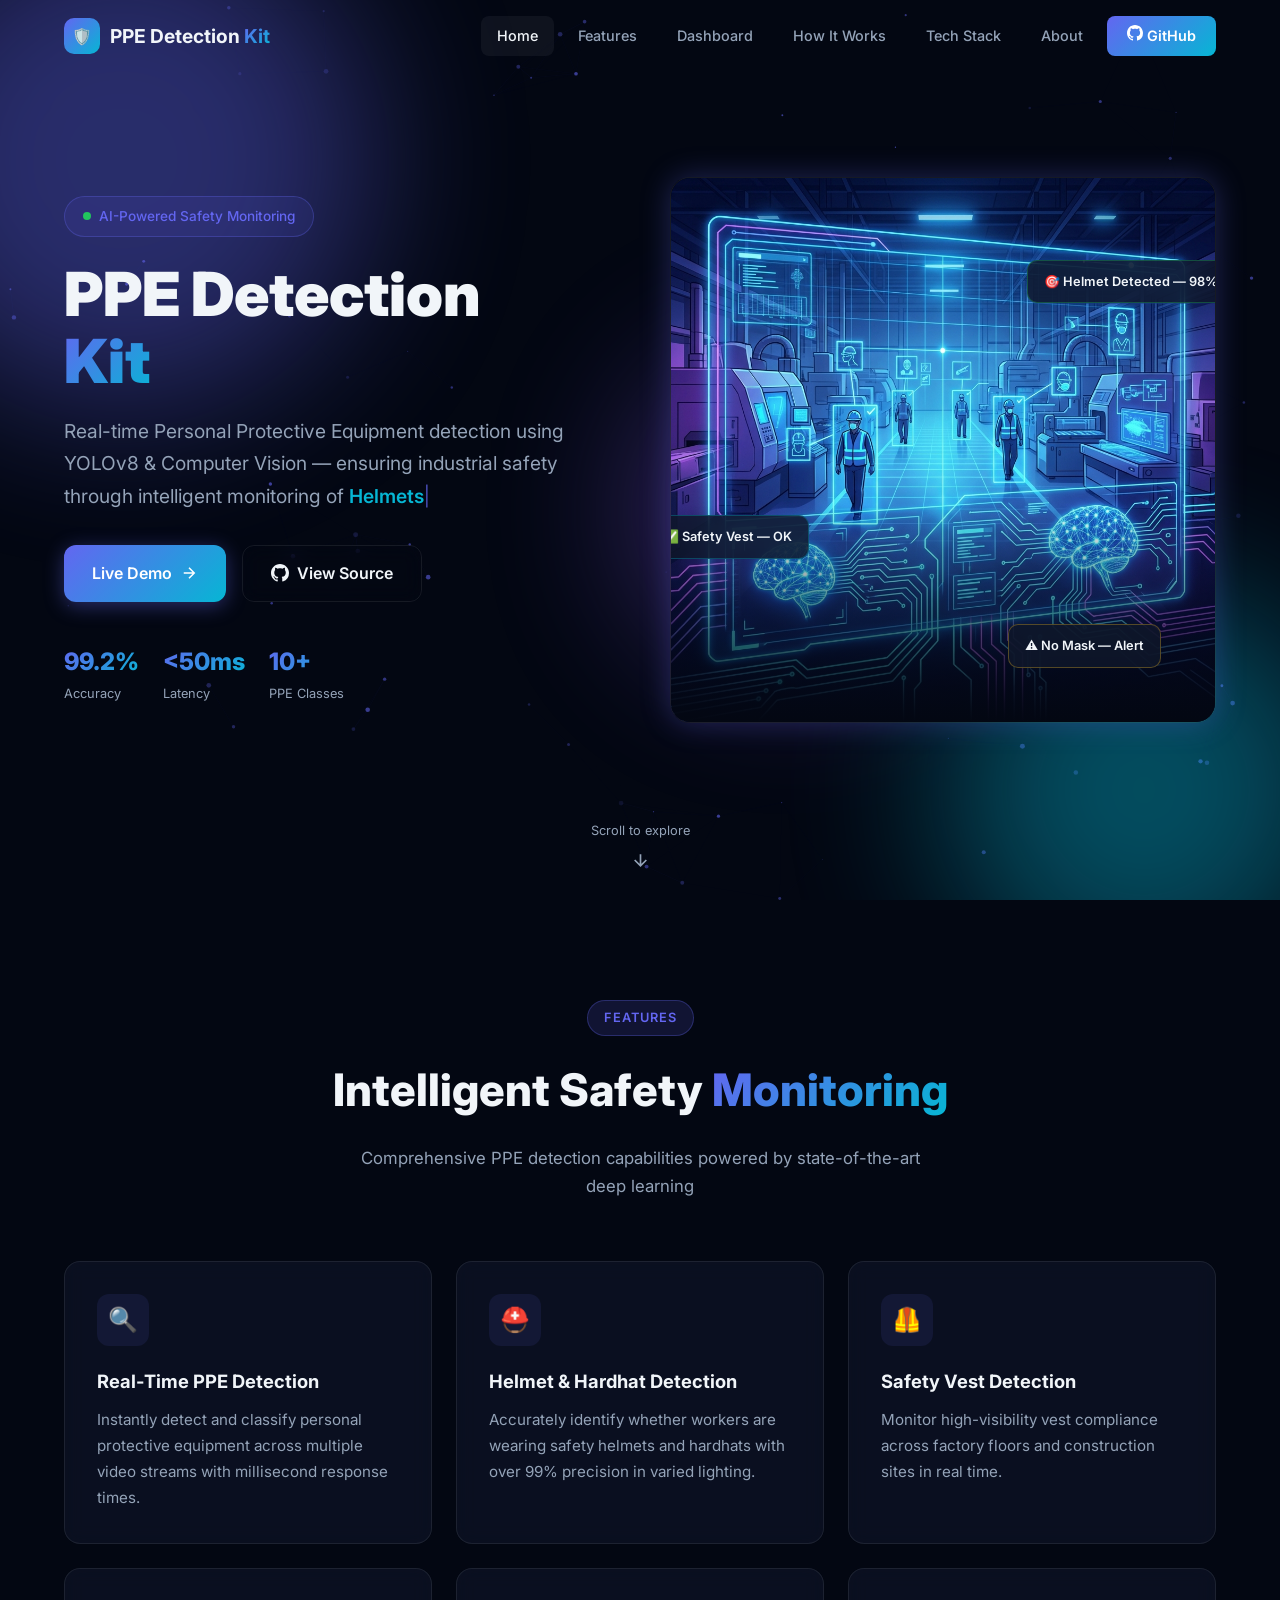
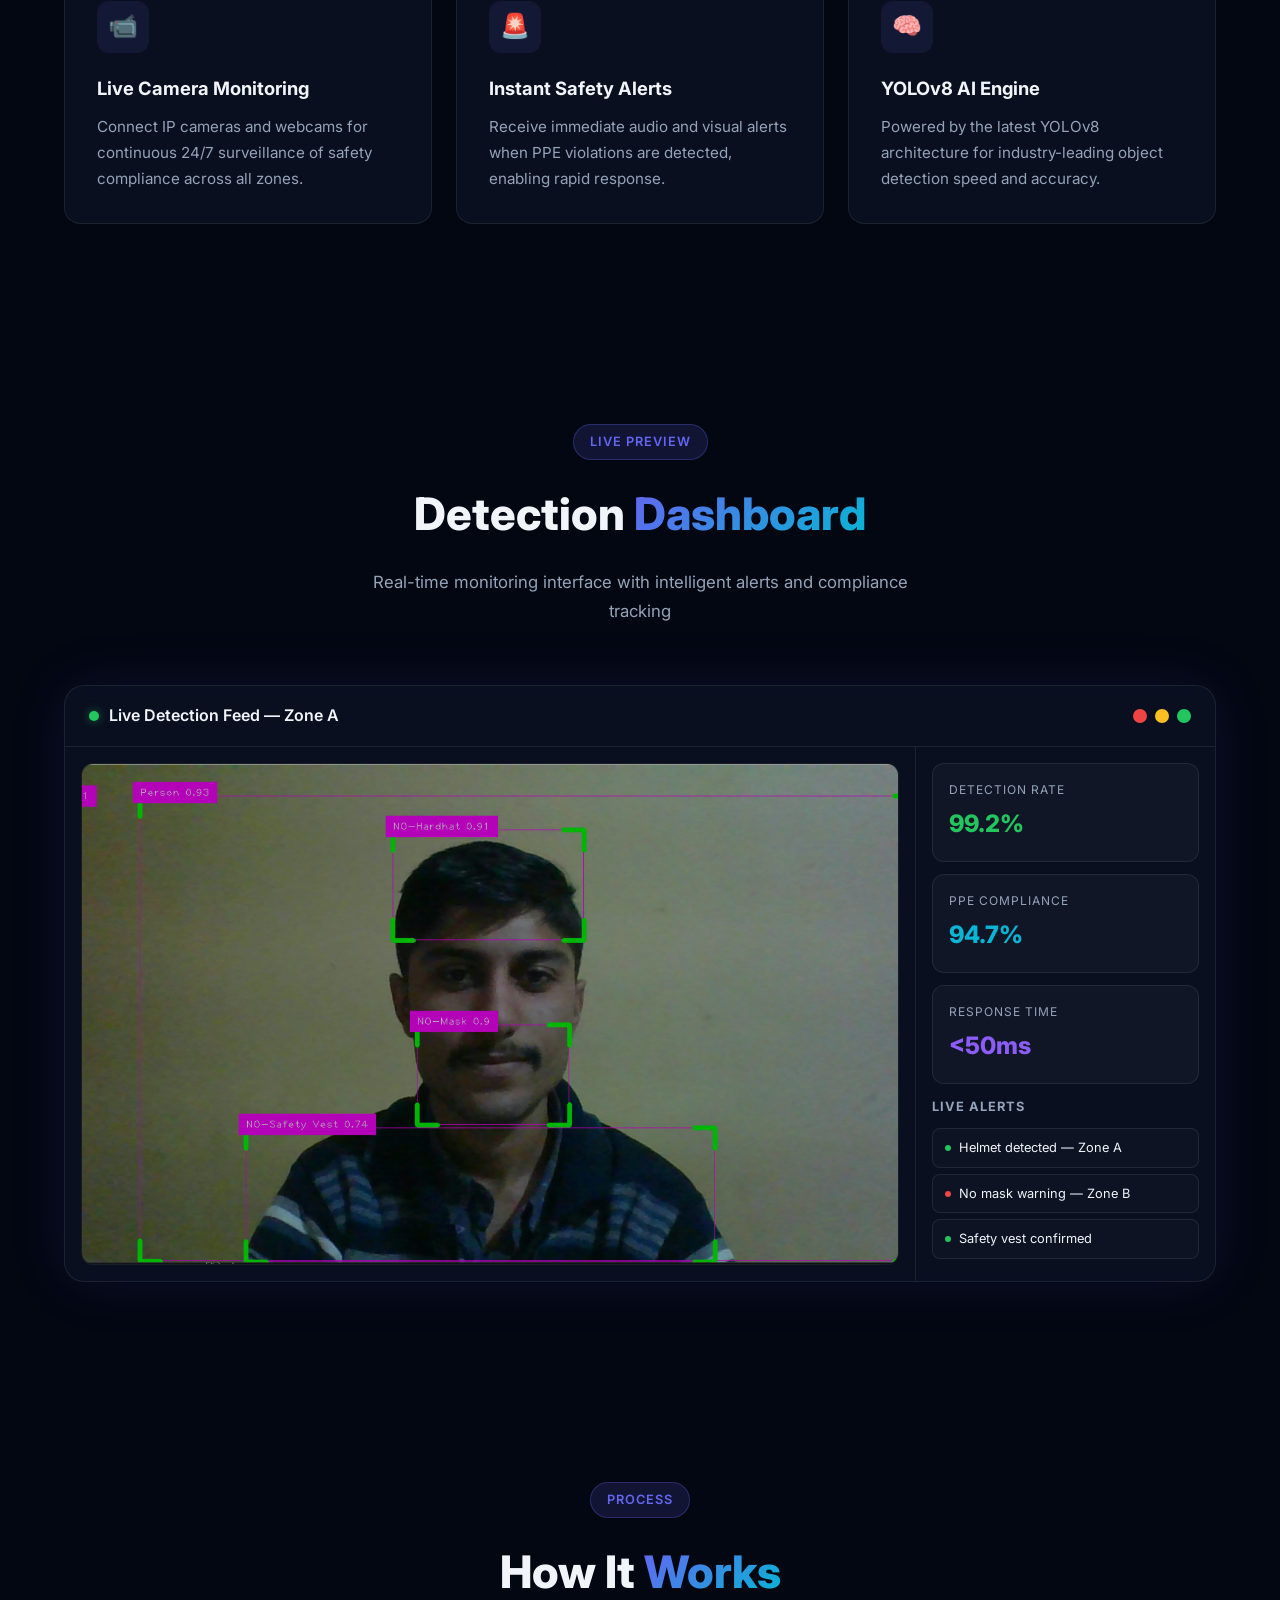
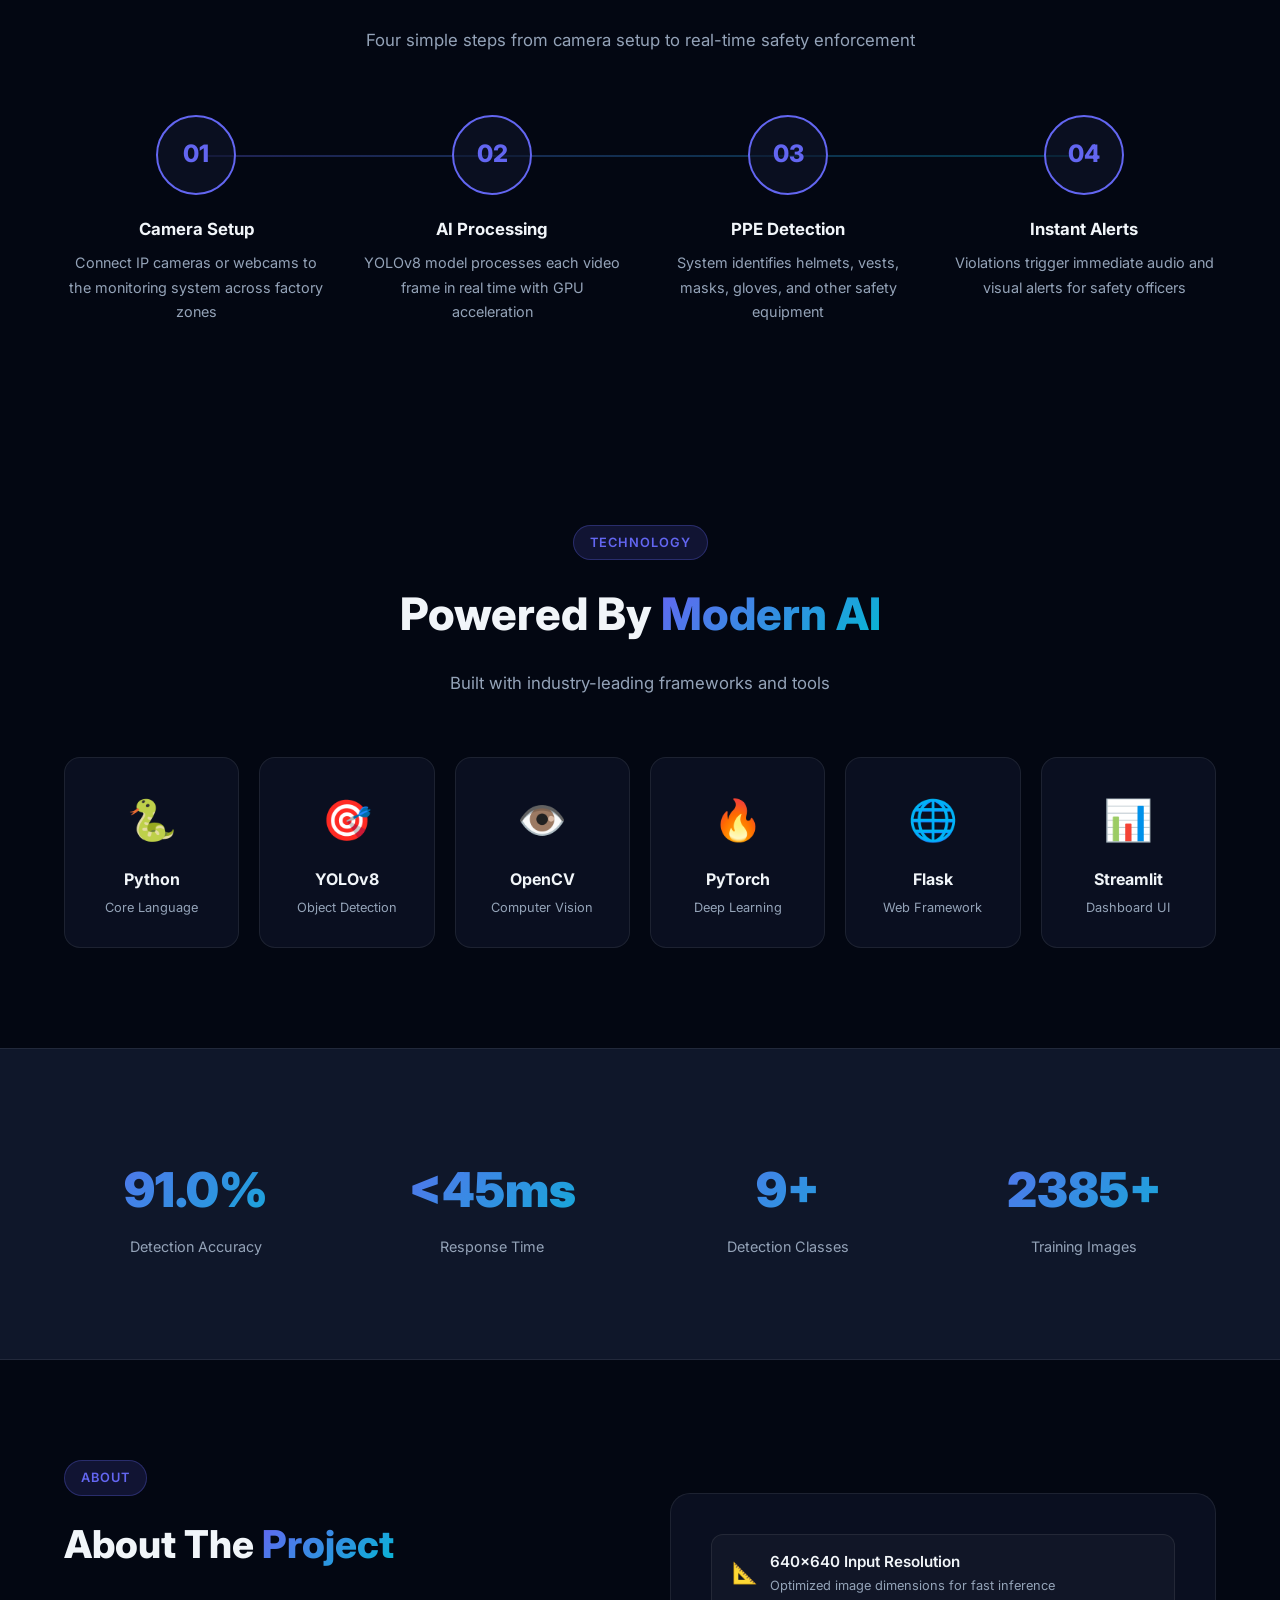
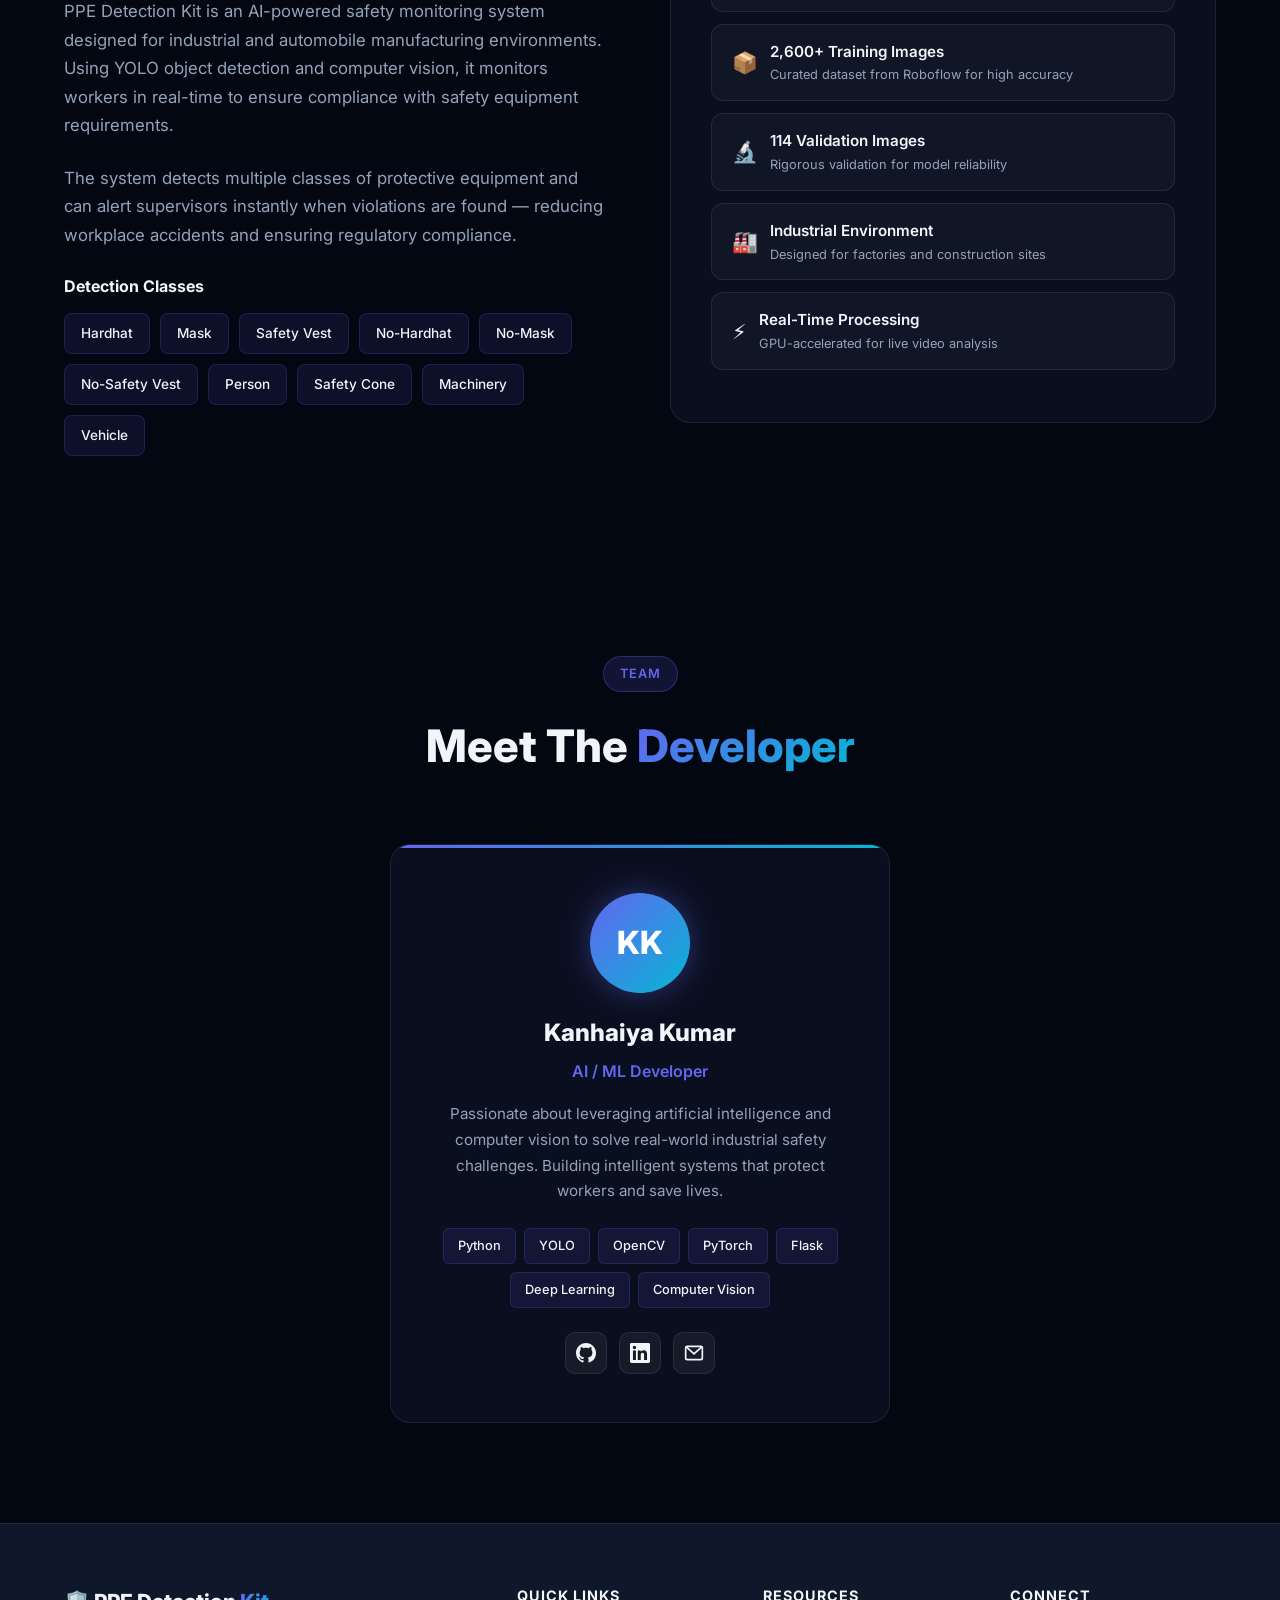
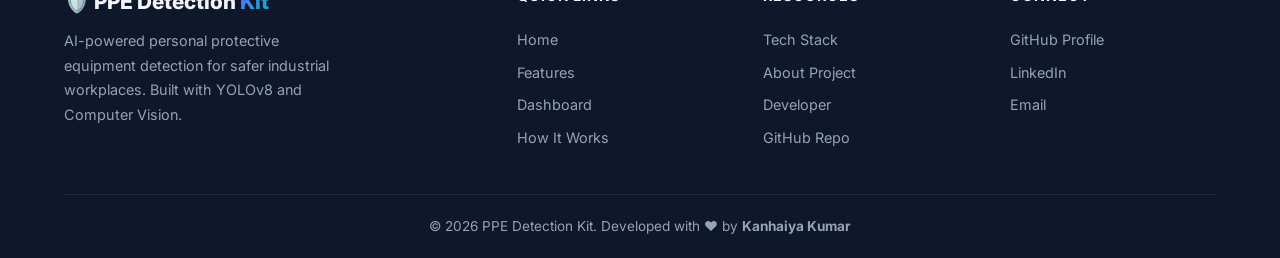
==== commit 39c8c8a7: "Remove hardcoded mockup detection boxes from dashboard preview image" ====
--- a/website/index.html
+++ b/website/index.html
@@ -150,9 +150,6 @@
       <div class="dash-body">
         <div class="cam-feed">
           <img src="images/dashboard-feed.png" alt="PPE Detection Camera Feed">
-          <div class="det-box green"><span>Helmet ✓ 98%</span></div>
-          <div class="det-box cyan"><span>Vest ✓ 95%</span></div>
-          <div class="det-box red"><span>No Mask ✗ 97%</span></div>
         </div>
         <div class="dash-sidebar">
           <div class="dash-stat">
